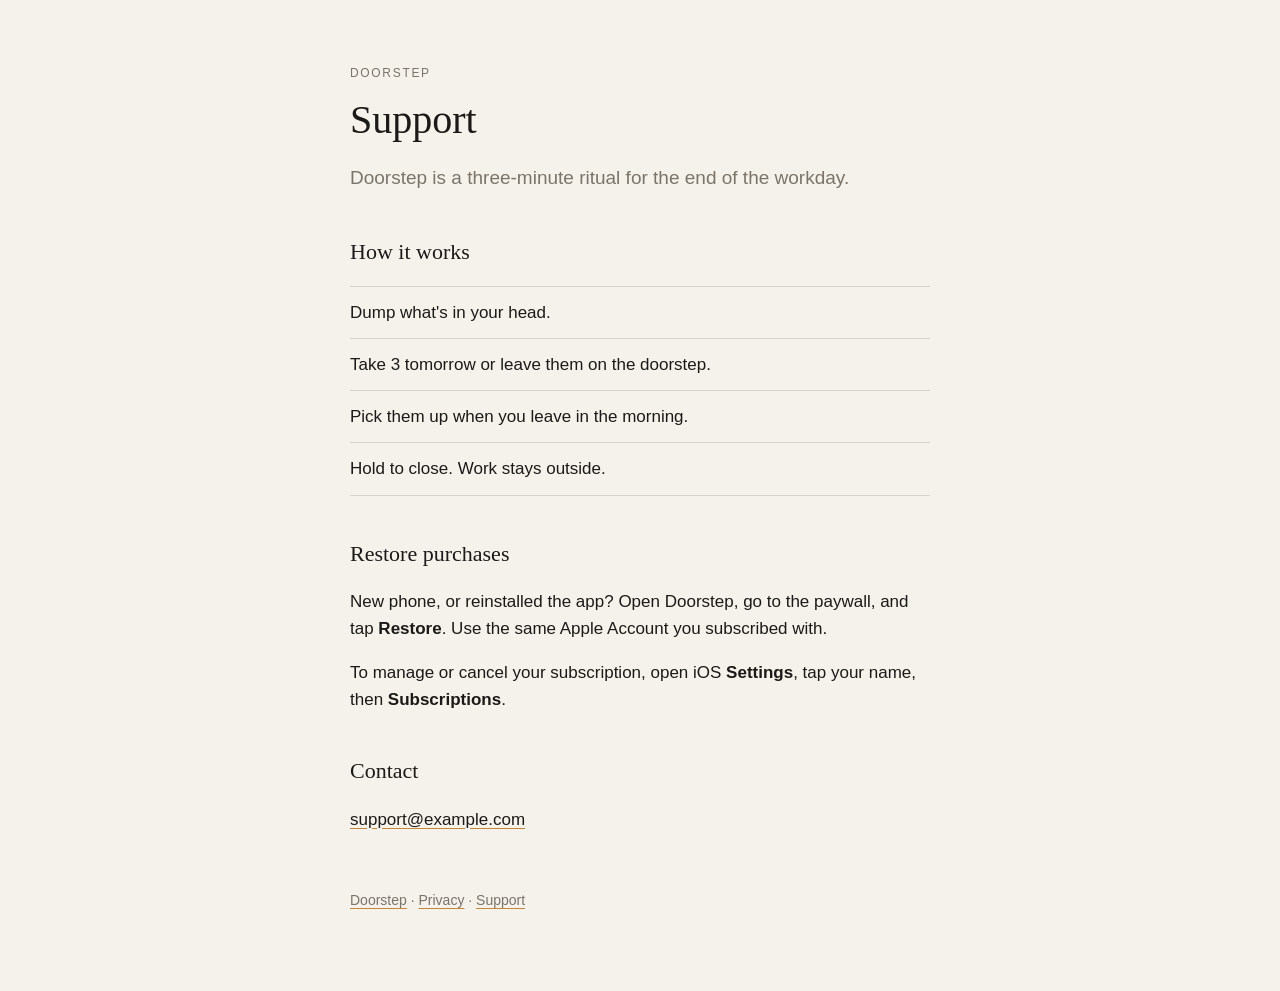
==== support.html @ 85abdb4a "Doorstep legal pages: index, privacy, support Co-Authored-By: Claude Opus 5.5 (1M context) <noreply@" ====
<!doctype html>
<html lang="en">
<head>
<meta charset="utf-8">
<meta name="viewport" content="width=device-width, initial-scale=1">
<title>Doorstep Support</title>
<link rel="stylesheet" href="style.css">
</head>
<body>
<main>
<p class="eyebrow">Doorstep</p>
<h1>Support</h1>
<p class="lede">Doorstep is a three-minute ritual for the end of the workday.</p>
<h2>How it works</h2>
<ul>
<li>Dump what's in your head.</li>
<li>Take 3 tomorrow or leave them on the doorstep.</li>
<li>Pick them up when you leave in the morning.</li>
<li>Hold to close. Work stays outside.</li>
</ul>
<h2>Restore purchases</h2>
<p>New phone, or reinstalled the app? Open Doorstep, go to the paywall, and tap <b>Restore</b>. Use the same Apple Account you subscribed with.</p>
<p>To manage or cancel your subscription, open iOS <b>Settings</b>, tap your name, then <b>Subscriptions</b>.</p>
<h2>Contact</h2>
<p><a href="mailto:support@example.com">support@example.com</a></p>
<footer><a href="index.html">Doorstep</a> &middot; <a href="privacy.html">Privacy</a> &middot; <a href="support.html">Support</a></footer>
</main>
</body>
</html>
---- style.css ----
:root { --paper:#F5F2EB; --surface:#EBE7DE; --ink:#1B1A18; --muted:#7A746A; --line:rgba(27,26,24,.14); --amber:#C4863B; }
@media (prefers-color-scheme: dark) {
  :root { --paper:#121110; --surface:#1E1C19; --ink:#EFE9DF; --muted:#8F887B; --line:rgba(239,233,223,.14); --amber:#E2A75F; }
}
* { box-sizing:border-box; }
body { margin:0; background:var(--paper); color:var(--ink); font:17px/1.6 -apple-system, BlinkMacSystemFont, "Helvetica Neue", sans-serif; -webkit-font-smoothing:antialiased; }
main { max-width:620px; margin:0 auto; padding:64px 20px 80px; }
.eyebrow { font-size:12px; letter-spacing:.14em; text-transform:uppercase; color:var(--muted); margin:0 0 14px; }
h1 { font-family:"New York", "Iowan Old Style", Georgia, serif; font-weight:500; font-size:40px; line-height:1.15; margin:0 0 20px; }
h2 { font-family:"New York", "Iowan Old Style", Georgia, serif; font-weight:500; font-size:22px; margin:40px 0 8px; }
p, li { color:var(--ink); }
.lede { color:var(--muted); font-size:19px; margin:0 0 32px; }
ul { padding-left:0; list-style:none; }
li { padding:12px 0; border-bottom:1px solid var(--line); }
li:first-child { border-top:1px solid var(--line); }
a { color:var(--ink); text-decoration-color:var(--amber); text-underline-offset:3px; }
.links a { display:block; padding:18px 20px; margin:10px 0; background:var(--surface); border-radius:14px; text-decoration:none; font-weight:600; }
.links a span { display:block; font-weight:400; color:var(--muted); font-size:15px; }
footer { margin-top:56px; font-size:14px; color:var(--muted); }
footer a { color:var(--muted); }
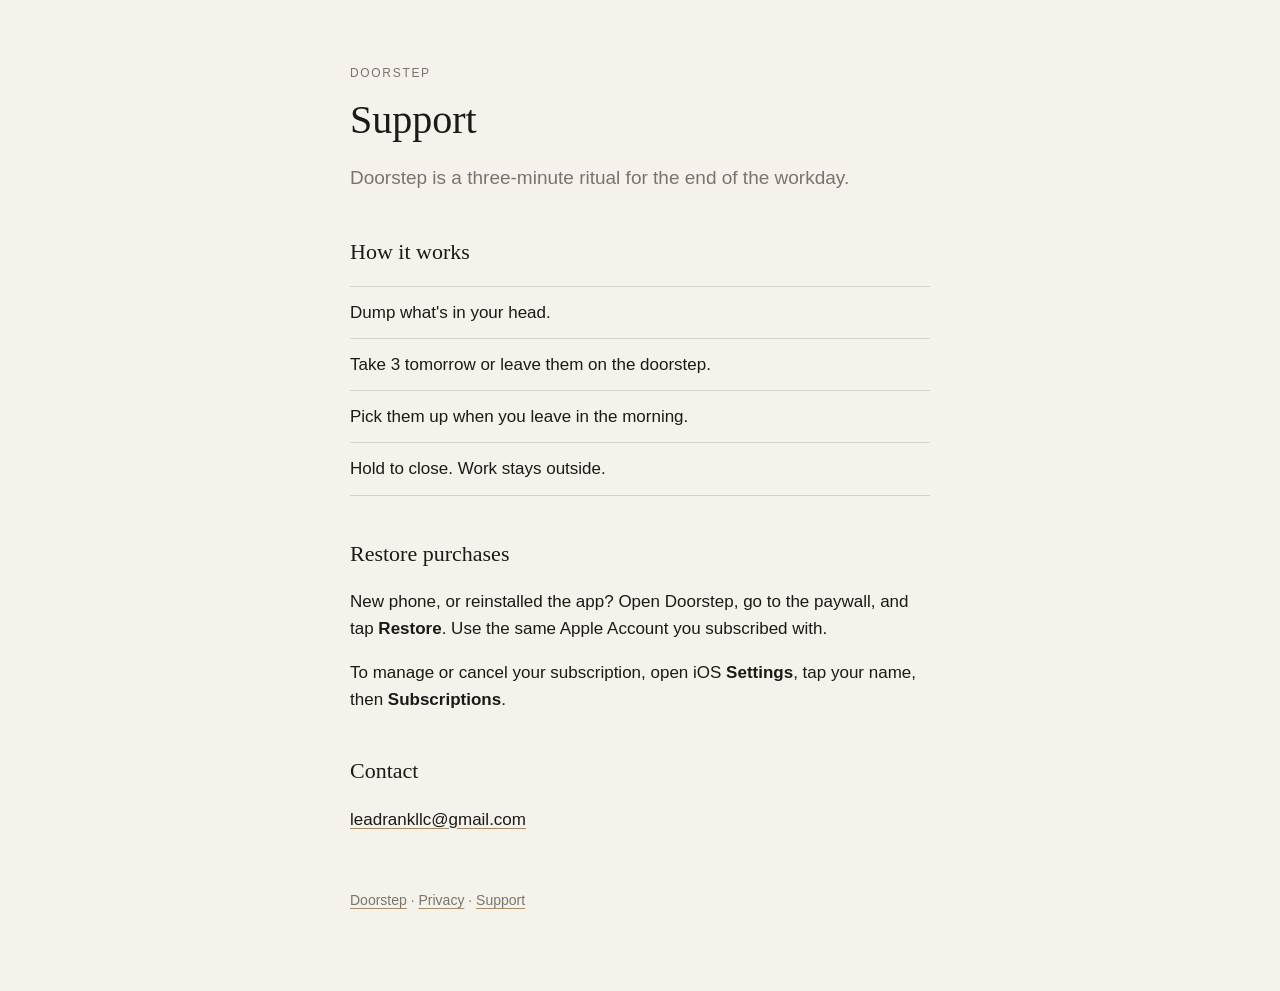
==== commit ac1835c5: "Use leadrankllc@gmail.com as the contact email Co-Authored-By: Claude Opus 5.5 (1M context) <noreply" ====
--- a/support.html
+++ b/support.html
@@ -22,7 +22,7 @@
 <p>New phone, or reinstalled the app? Open Doorstep, go to the paywall, and tap <b>Restore</b>. Use the same Apple Account you subscribed with.</p>
 <p>To manage or cancel your subscription, open iOS <b>Settings</b>, tap your name, then <b>Subscriptions</b>.</p>
 <h2>Contact</h2>
-<p><a href="mailto:support@example.com">support@example.com</a></p>
+<p><a href="mailto:leadrankllc@gmail.com">leadrankllc@gmail.com</a></p>
 <footer><a href="index.html">Doorstep</a> &middot; <a href="privacy.html">Privacy</a> &middot; <a href="support.html">Support</a></footer>
 </main>
 </body>
